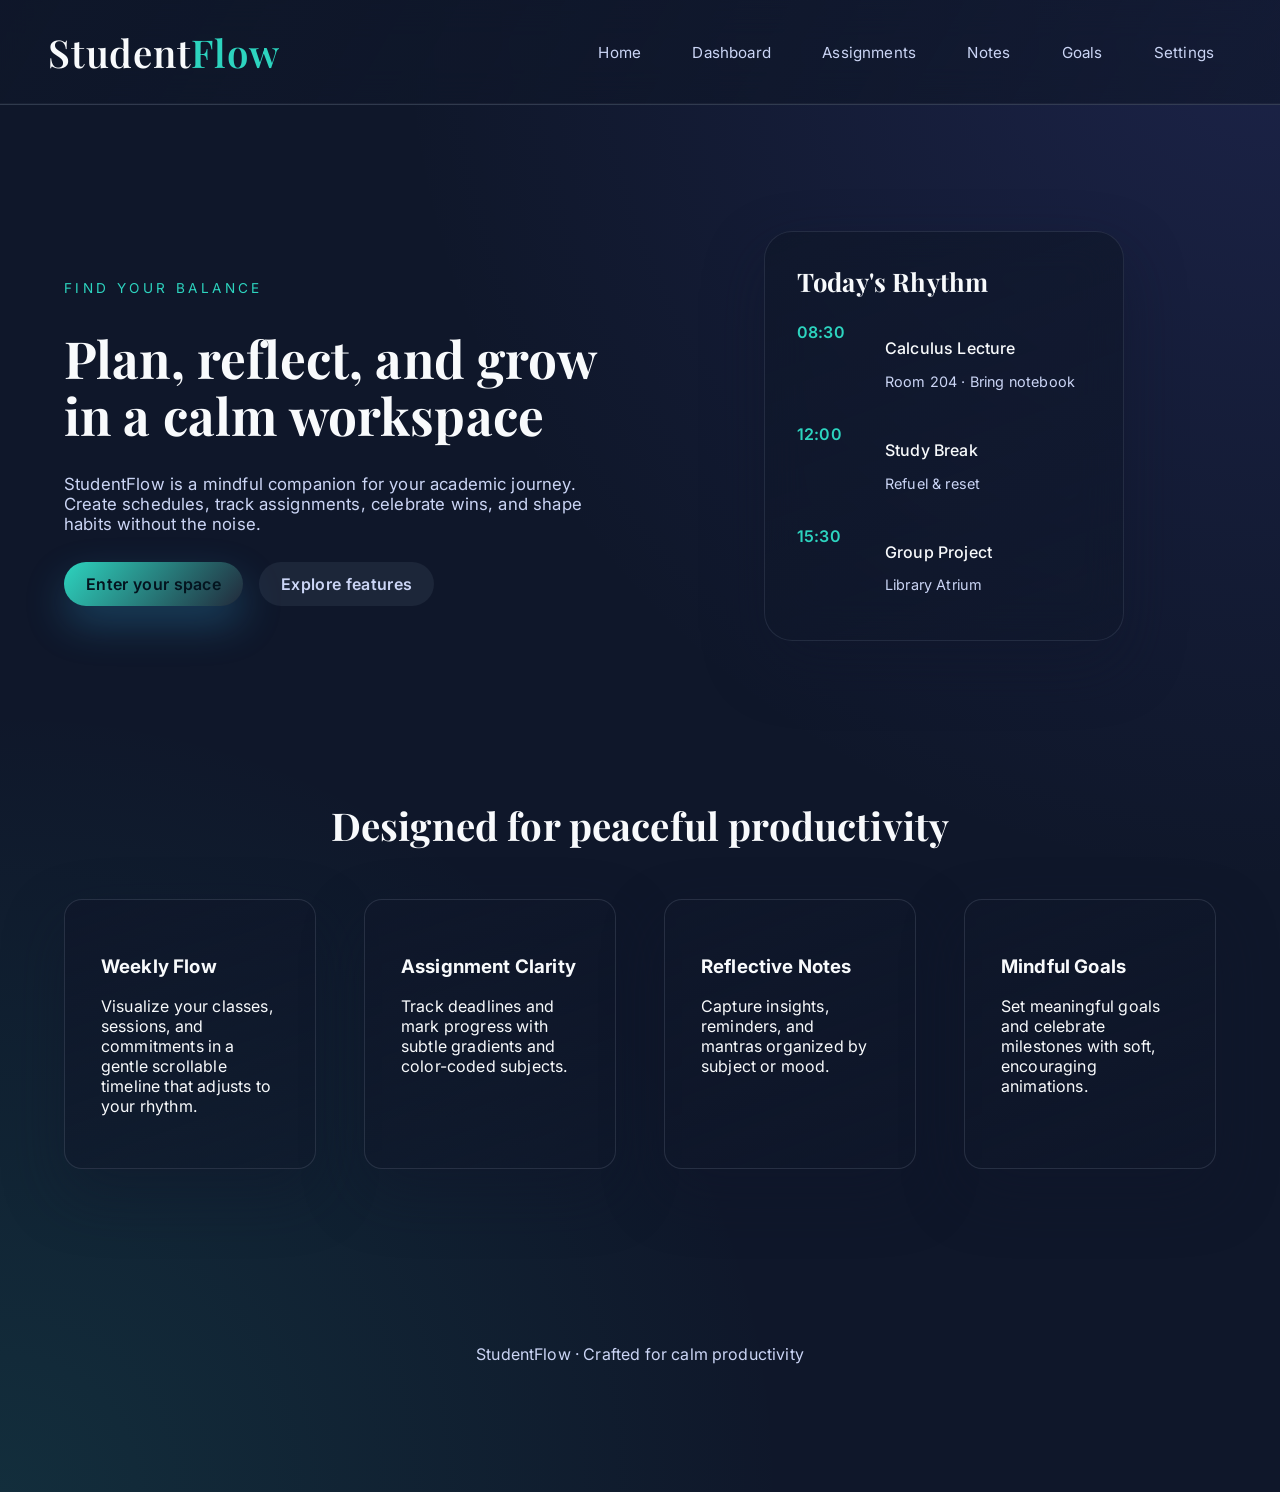
==== index.html @ b42319a0 "Create StudentFlow multi-page site" ====
<!DOCTYPE html>
<html lang="en">
<head>
  <meta charset="UTF-8">
  <meta name="viewport" content="width=device-width, initial-scale=1.0">
  <title>Student Schedule | Welcome</title>
  <link rel="preconnect" href="https://fonts.googleapis.com">
  <link rel="preconnect" href="https://fonts.gstatic.com" crossorigin>
  <link href="https://fonts.googleapis.com/css2?family=Inter:wght@300;400;500;600;700&family=Playfair+Display:wght@500;600&display=swap" rel="stylesheet">
  <link rel="stylesheet" href="assets/css/style.css">
</head>
<body data-page="home">
  <header class="site-header">
    <div class="logo">Student<span>Flow</span></div>
    <nav class="site-nav">
      <a class="nav-link" href="index.html">Home</a>
      <a class="nav-link" href="dashboard.html">Dashboard</a>
      <a class="nav-link" href="assignments.html">Assignments</a>
      <a class="nav-link" href="notes.html">Notes</a>
      <a class="nav-link" href="goals.html">Goals</a>
      <a class="nav-link" href="settings.html">Settings</a>
    </nav>
  </header>

  <main class="hero">
    <div class="hero-copy">
      <p class="eyebrow">Find your balance</p>
      <h1>Plan, reflect, and grow in a calm workspace</h1>
      <p class="lead">StudentFlow is a mindful companion for your academic journey. Create schedules, track assignments, celebrate wins, and shape habits without the noise.</p>
      <div class="cta-group">
        <a class="btn primary" href="dashboard.html">Enter your space</a>
        <a class="btn ghost" href="#features">Explore features</a>
      </div>
    </div>
    <div class="hero-visual">
      <div class="glass-card">
        <h2>Today's Rhythm</h2>
        <ul class="schedule-list">
          <li>
            <div class="time">08:30</div>
            <div class="details">
              <p class="title">Calculus Lecture</p>
              <p class="meta">Room 204 · Bring notebook</p>
            </div>
          </li>
          <li>
            <div class="time">12:00</div>
            <div class="details">
              <p class="title">Study Break</p>
              <p class="meta">Refuel &amp; reset</p>
            </div>
          </li>
          <li>
            <div class="time">15:30</div>
            <div class="details">
              <p class="title">Group Project</p>
              <p class="meta">Library Atrium</p>
            </div>
          </li>
        </ul>
      </div>
    </div>
  </main>

  <section class="features" id="features">
    <h2>Designed for peaceful productivity</h2>
    <div class="feature-grid">
      <article class="feature">
        <h3>Weekly Flow</h3>
        <p>Visualize your classes, sessions, and commitments in a gentle scrollable timeline that adjusts to your rhythm.</p>
      </article>
      <article class="feature">
        <h3>Assignment Clarity</h3>
        <p>Track deadlines and mark progress with subtle gradients and color-coded subjects.</p>
      </article>
      <article class="feature">
        <h3>Reflective Notes</h3>
        <p>Capture insights, reminders, and mantras organized by subject or mood.</p>
      </article>
      <article class="feature">
        <h3>Mindful Goals</h3>
        <p>Set meaningful goals and celebrate milestones with soft, encouraging animations.</p>
      </article>
    </div>
  </section>

  <footer class="site-footer">
    <p>StudentFlow · Crafted for calm productivity</p>
  </footer>
  <script src="assets/js/app.js" defer></script>
</body>
</html>
---- assets/css/style.css ----
:root {
  color-scheme: dark;
  --bg-base: #0f172a;
  --bg-elevated: rgba(30, 41, 59, 0.85);
  --bg-panel: rgba(15, 23, 42, 0.75);
  --text-primary: #f8fafc;
  --text-muted: #cbd5f5;
  --accent: #38bdf8;
  --accent-soft: rgba(56, 189, 248, 0.18);
  --border-color: rgba(148, 163, 184, 0.25);
  --shadow-soft: 0 24px 60px rgba(15, 23, 42, 0.45);
  --radius-lg: 28px;
  --radius-md: 18px;
  --radius-sm: 12px;
  --transition: 220ms ease;
  --font-body: "Inter", system-ui, -apple-system, BlinkMacSystemFont, "Segoe UI", sans-serif;
  --font-display: "Playfair Display", "Inter", serif;
  --density: 1;
}

[data-accent="lavender"] {
  --accent: #c084fc;
  --accent-soft: rgba(192, 132, 252, 0.18);
}

[data-accent="teal"] {
  --accent: #2dd4bf;
  --accent-soft: rgba(45, 212, 191, 0.18);
}

[data-accent="blue"] {
  --accent: #60a5fa;
  --accent-soft: rgba(96, 165, 250, 0.18);
}

[data-depth="moonlight"] {
  --bg-base: #111827;
  --bg-elevated: rgba(17, 24, 39, 0.92);
  --bg-panel: rgba(17, 24, 39, 0.82);
}

[data-depth="dusk"] {
  --bg-base: #1f2937;
  --bg-elevated: rgba(31, 41, 55, 0.92);
  --bg-panel: rgba(31, 41, 55, 0.82);
}

[data-density="balanced"] {
  --density: 1;
}

[data-density="cozy"] {
  --density: 0.9;
}

[data-density="roomy"] {
  --density: 1.15;
}

* {
  box-sizing: border-box;
}

html, body {
  margin: 0;
  padding: 0;
  min-height: 100%;
  background: radial-gradient(circle at top right, rgba(99, 102, 241, 0.15), transparent 45%),
              radial-gradient(circle at bottom left, rgba(45, 212, 191, 0.12), transparent 40%),
              var(--bg-base);
  color: var(--text-primary);
  font-family: var(--font-body);
  letter-spacing: 0.01em;
}

body {
  display: flex;
  flex-direction: column;
  gap: calc(24px * var(--density));
  padding-bottom: 80px;
}

a {
  color: inherit;
  text-decoration: none;
}

.site-header {
  position: sticky;
  top: 0;
  z-index: 1000;
  display: flex;
  align-items: center;
  justify-content: space-between;
  padding: calc(26px * var(--density)) clamp(24px, 4vw, 48px);
  backdrop-filter: blur(18px);
  background: linear-gradient(120deg, rgba(15, 23, 42, 0.92), rgba(15, 23, 42, 0.62));
  border-bottom: 1px solid var(--border-color);
  box-shadow: inset 0 -1px 0 rgba(255, 255, 255, 0.04);
}

.logo {
  font-family: var(--font-display);
  font-size: clamp(1.5rem, 2vw + 1rem, 2.4rem);
  font-weight: 600;
  letter-spacing: 0.02em;
}

.logo span {
  color: var(--accent);
}

.site-nav {
  display: flex;
  gap: clamp(12px, 1.2vw, 20px);
  align-items: center;
}

.nav-link {
  padding: 10px 18px;
  border-radius: 999px;
  font-size: 0.95rem;
  color: var(--text-muted);
  transition: color var(--transition), background var(--transition), transform var(--transition);
}

.nav-link:hover,
.nav-link:focus-visible {
  color: var(--text-primary);
  background: rgba(148, 163, 184, 0.14);
  transform: translateY(-1px);
}

.nav-link.active {
  color: var(--text-primary);
  background: var(--accent-soft);
  box-shadow: 0 10px 30px rgba(0, 0, 0, 0.18);
}

.hero {
  display: grid;
  grid-template-columns: repeat(auto-fit, minmax(260px, 1fr));
  gap: clamp(32px, 5vw, 80px);
  padding: clamp(48px, 8vw, 120px) clamp(24px, 5vw, 80px) 0;
  align-items: center;
}

.hero-copy h1 {
  font-family: var(--font-display);
  font-size: clamp(2.6rem, 4vw, 3.8rem);
  margin-bottom: 0.6em;
  line-height: 1.1;
}

.hero .lead {
  color: var(--text-muted);
  max-width: 540px;
  font-size: 1.05rem;
}

.eyebrow {
  font-size: 0.85rem;
  text-transform: uppercase;
  letter-spacing: 0.25em;
  color: var(--accent);
  margin-bottom: 16px;
}

.lead {
  margin-bottom: 28px;
}

.hero-visual {
  display: flex;
  justify-content: center;
}

.glass-card {
  width: min(360px, 90vw);
  background: linear-gradient(160deg, rgba(15, 23, 42, 0.75), rgba(15, 23, 42, 0.55));
  border-radius: var(--radius-lg);
  padding: 32px;
  box-shadow: var(--shadow-soft);
  border: 1px solid rgba(148, 163, 184, 0.15);
  backdrop-filter: blur(20px);
}

.glass-card h2 {
  margin: 0 0 24px;
  font-family: var(--font-display);
  font-size: 1.6rem;
}

.schedule-list {
  list-style: none;
  margin: 0;
  padding: 0;
  display: grid;
  gap: 20px;
}

.schedule-list li {
  display: grid;
  grid-template-columns: 72px 1fr;
  gap: 16px;
  align-items: start;
}

.schedule-list .time {
  font-weight: 600;
  color: var(--accent);
}

.schedule-list .title {
  font-weight: 500;
  margin-bottom: 6px;
}

.schedule-list .meta {
  color: var(--text-muted);
  font-size: 0.9rem;
}

.cta-group {
  display: flex;
  gap: 16px;
  flex-wrap: wrap;
}

.btn {
  display: inline-flex;
  align-items: center;
  justify-content: center;
  border: none;
  border-radius: 999px;
  font-weight: 600;
  letter-spacing: 0.02em;
  cursor: pointer;
  padding: 12px 22px;
  transition: transform var(--transition), background var(--transition), box-shadow var(--transition);
}

.btn.primary {
  background: linear-gradient(130deg, var(--accent), rgba(255, 255, 255, 0.08));
  color: #04141f;
  box-shadow: 0 18px 40px rgba(56, 189, 248, 0.25);
}

.btn.primary:hover,
.btn.primary:focus-visible {
  transform: translateY(-2px);
  box-shadow: 0 22px 46px rgba(56, 189, 248, 0.32);
}

.btn.ghost {
  color: var(--text-muted);
  background: rgba(148, 163, 184, 0.1);
}

.btn.ghost:hover,
.btn.ghost:focus-visible {
  color: var(--text-primary);
  background: rgba(148, 163, 184, 0.18);
}

.features {
  padding: clamp(48px, 8vw, 120px) clamp(24px, 5vw, 80px);
}

.features h2 {
  text-align: center;
  font-family: var(--font-display);
  font-size: clamp(2rem, 3vw, 2.8rem);
  margin-bottom: clamp(24px, 6vw, 48px);
}

.feature-grid {
  display: grid;
  grid-template-columns: repeat(auto-fit, minmax(220px, 1fr));
  gap: clamp(24px, 4vw, 48px);
}

.feature {
  background: linear-gradient(160deg, rgba(15, 23, 42, 0.85), rgba(15, 23, 42, 0.5));
  border-radius: var(--radius-md);
  padding: clamp(24px, 3vw, 36px);
  border: 1px solid rgba(148, 163, 184, 0.18);
  box-shadow: var(--shadow-soft);
  transition: transform var(--transition), border-color var(--transition);
}

.feature:hover {
  transform: translateY(-4px);
  border-color: var(--accent);
}

.site-footer {
  padding: 32px;
  text-align: center;
  color: var(--text-muted);
}

.page {
  display: grid;
  gap: clamp(32px, 4vw, 48px);
  padding: clamp(48px, 6vw, 90px) clamp(24px, 5vw, 80px);
}

.page-header {
  display: flex;
  justify-content: space-between;
  align-items: center;
  flex-wrap: wrap;
  gap: 24px;
}

.page-header h1 {
  margin: 0;
  font-family: var(--font-display);
  font-size: clamp(2rem, 3vw, 2.8rem);
}

.panel {
  background: linear-gradient(160deg, rgba(15, 23, 42, 0.88), rgba(15, 23, 42, 0.5));
  border-radius: var(--radius-lg);
  padding: clamp(24px, 4vw, 42px);
  border: 1px solid rgba(148, 163, 184, 0.2);
  backdrop-filter: blur(18px);
  box-shadow: var(--shadow-soft);
}

.timeline {
  display: grid;
  gap: 24px;
}

.timeline-header {
  display: flex;
  align-items: center;
  justify-content: space-between;
}

.week-label {
  font-size: 1.2rem;
  letter-spacing: 0.08em;
  text-transform: uppercase;
}

.timeline-grid {
  display: grid;
  gap: 18px;
}

.timeline-card {
  display: grid;
  grid-template-columns: minmax(120px, 180px) 1fr auto;
  gap: 24px;
  align-items: center;
  padding: 20px 24px;
  border-radius: var(--radius-md);
  background: rgba(15, 23, 42, 0.65);
  border: 1px solid rgba(148, 163, 184, 0.14);
  transition: transform var(--transition), border-color var(--transition);
}

.timeline-card:hover {
  border-color: var(--accent);
  transform: translateY(-2px);
}

.timeline-card .times {
  font-weight: 600;
  color: var(--accent);
}

.tag {
  display: inline-flex;
  align-items: center;
  gap: 6px;
  padding: 4px 12px;
  border-radius: 999px;
  background: rgba(148, 163, 184, 0.16);
  color: var(--text-muted);
  font-size: 0.85rem;
}

.timeline-card .actions {
  display: flex;
  gap: 10px;
}

.chip-action {
  padding: 8px 16px;
  border-radius: 999px;
  border: 1px solid rgba(148, 163, 184, 0.3);
  background: transparent;
  color: var(--text-muted);
  font-size: 0.85rem;
  cursor: pointer;
  transition: background var(--transition), color var(--transition);
}

.chip-action:hover {
  background: rgba(148, 163, 184, 0.18);
  color: var(--text-primary);
}

.progress-summary {
  display: grid;
  gap: 16px;
  align-items: center;
  grid-template-columns: auto 1fr;
}

.metric-label {
  color: var(--text-muted);
  margin: 0 0 6px;
}

.metric-value {
  font-size: 1.4rem;
  font-weight: 600;
  margin: 0;
}

.progress-bar {
  position: relative;
  width: 100%;
  height: 12px;
  border-radius: 999px;
  background: rgba(148, 163, 184, 0.16);
  overflow: hidden;
}

.progress-bar span {
  position: absolute;
  inset: 0;
  background: linear-gradient(120deg, var(--accent), rgba(255, 255, 255, 0.1));
  border-radius: inherit;
  transition: width 320ms ease;
}

.assignment-list {
  list-style: none;
  margin: 32px 0 0;
  padding: 0;
  display: grid;
  gap: 18px;
}

.assignment-card {
  display: grid;
  gap: 16px;
  padding: 20px 24px;
  border-radius: var(--radius-md);
  background: rgba(15, 23, 42, 0.65);
  border: 1px solid rgba(148, 163, 184, 0.14);
}

.assignment-card header {
  display: flex;
  justify-content: space-between;
  flex-wrap: wrap;
  gap: 12px;
}

.assignment-card .course {
  color: var(--accent);
  font-size: 0.9rem;
}

.assignment-card .notes {
  color: var(--text-muted);
  font-size: 0.95rem;
  margin: 0;
}

.assignment-card footer {
  display: flex;
  align-items: center;
  justify-content: space-between;
  gap: 12px;
}

.assignment-card .due-date {
  font-weight: 500;
}

.assignment-card button {
  padding: 10px 18px;
}

.filter-row {
  display: flex;
  gap: 24px;
  flex-wrap: wrap;
}

.filter-row label {
  display: grid;
  gap: 8px;
}

.note-grid {
  display: grid;
  grid-template-columns: repeat(auto-fit, minmax(220px, 1fr));
  gap: 20px;
}

.note-card {
  padding: 20px;
  border-radius: var(--radius-md);
  background: rgba(15, 23, 42, 0.7);
  border: 1px solid rgba(148, 163, 184, 0.16);
  display: grid;
  gap: 12px;
  position: relative;
}

.note-card h3 {
  margin: 0;
  font-size: 1.1rem;
}

.note-card p {
  margin: 0;
  color: var(--text-muted);
  line-height: 1.5;
}

.note-card .note-footer {
  display: flex;
  justify-content: space-between;
  align-items: center;
  font-size: 0.85rem;
  color: var(--text-muted);
}

.note-card .note-footer button {
  padding: 8px 14px;
  font-size: 0.8rem;
}

.goal-columns {
  display: grid;
  grid-template-columns: repeat(auto-fit, minmax(260px, 1fr));
  gap: 24px;
}

.goal-list {
  list-style: none;
  margin: 24px 0 0;
  padding: 0;
  display: grid;
  gap: 18px;
}

.goal-card {
  padding: 20px 24px;
  border-radius: var(--radius-md);
  background: rgba(15, 23, 42, 0.65);
  border: 1px solid rgba(148, 163, 184, 0.16);
  display: grid;
  gap: 12px;
  position: relative;
}

.goal-card h3 {
  margin: 0;
}

.goal-card p {
  margin: 0;
  color: var(--text-muted);
}

.goal-card footer {
  display: flex;
  justify-content: space-between;
  align-items: center;
  font-size: 0.85rem;
  color: var(--text-muted);
}

.goal-card .celebrate {
  display: inline-flex;
  align-items: center;
  gap: 6px;
  padding: 6px 12px;
  border-radius: 999px;
  background: rgba(255, 255, 255, 0.06);
  color: var(--accent);
}

.settings-panel .option-row {
  display: flex;
  flex-wrap: wrap;
  gap: 16px;
}

fieldset {
  border: 1px solid rgba(148, 163, 184, 0.18);
  border-radius: var(--radius-md);
  padding: 20px;
  margin-bottom: 24px;
}

legend {
  padding: 0 12px;
  color: var(--text-muted);
}

.chip {
  display: inline-flex;
  align-items: center;
  gap: 12px;
  padding: 12px 18px;
  border-radius: 999px;
  border: 1px solid rgba(148, 163, 184, 0.2);
  cursor: pointer;
  transition: border-color var(--transition), background var(--transition), transform var(--transition);
}

.chip input {
  display: none;
}

.chip:hover {
  border-color: var(--accent);
  background: rgba(148, 163, 184, 0.12);
  transform: translateY(-2px);
}

.chip input:checked + .swatch,
.chip input:checked ~ span {
  box-shadow: 0 0 0 2px var(--accent);
  color: var(--accent);
}

.swatch {
  width: 24px;
  height: 24px;
  border-radius: 50%;
  border: 2px solid rgba(255, 255, 255, 0.15);
  background: var(--accent);
}

input, select, textarea {
  width: 100%;
  padding: 12px 14px;
  border-radius: var(--radius-sm);
  border: 1px solid rgba(148, 163, 184, 0.2);
  background: rgba(15, 23, 42, 0.7);
  color: var(--text-primary);
  font-family: inherit;
}

input:focus, select:focus, textarea:focus {
  outline: 2px solid var(--accent);
  outline-offset: 1px;
}

.stack {
  display: grid;
  gap: 18px;
}

.modal {
  position: fixed;
  inset: 0;
  background: rgba(2, 6, 23, 0.65);
  display: grid;
  place-items: center;
  backdrop-filter: blur(10px);
  padding: 24px;
}

.modal-content {
  background: linear-gradient(160deg, rgba(15, 23, 42, 0.92), rgba(15, 23, 42, 0.7));
  border-radius: var(--radius-lg);
  padding: clamp(24px, 4vw, 40px);
  border: 1px solid rgba(148, 163, 184, 0.18);
  box-shadow: var(--shadow-soft);
  position: relative;
  width: min(460px, 100%);
}

.modal-close {
  position: absolute;
  top: 16px;
  right: 20px;
  background: none;
  border: none;
  color: var(--text-muted);
  font-size: 1.8rem;
  cursor: pointer;
}

.empty-state {
  padding: 40px;
  text-align: center;
  color: var(--text-muted);
  border: 1px dashed rgba(148, 163, 184, 0.3);
  border-radius: var(--radius-md);
}

@media (max-width: 720px) {
  .site-header {
    flex-direction: column;
    gap: 16px;
  }
  .timeline-card {
    grid-template-columns: 1fr;
    text-align: left;
  }
  .timeline-card .actions {
    justify-self: flex-start;
  }
}

@media (prefers-reduced-motion: reduce) {
  *, *::before, *::after {
    animation-duration: 0.01ms !important;
    animation-iteration-count: 1 !important;
    transition-duration: 0.01ms !important;
    scroll-behavior: auto !important;
  }
}
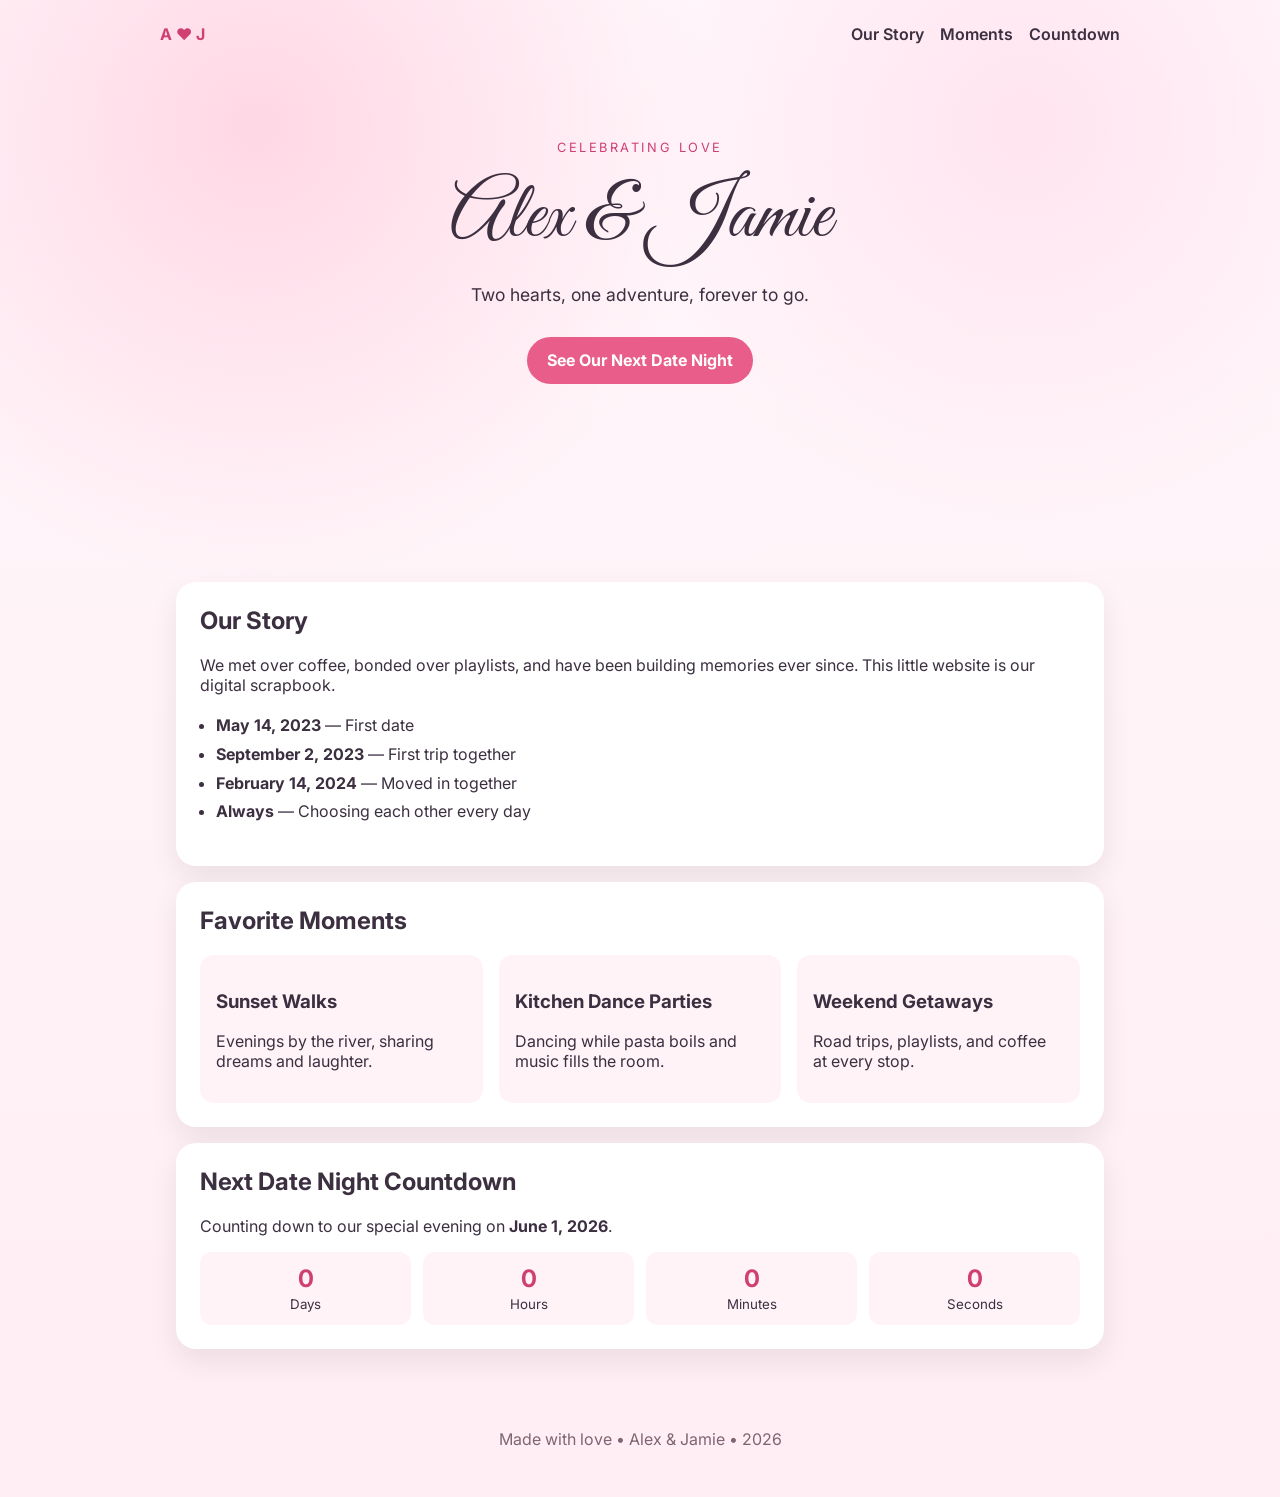
==== commit de81d796: "Create romantic couple website landing page" ====
--- a/index.html
+++ b/index.html
@@ -1,92 +1,83 @@
 <!DOCTYPE html>
 <html lang="en">
-<head>
-  <meta charset="UTF-8">
-  <meta name="viewport" content="width=device-width, initial-scale=1.0">
-  <title>Student Schedule | Welcome</title>
-  <link rel="preconnect" href="https://fonts.googleapis.com">
-  <link rel="preconnect" href="https://fonts.gstatic.com" crossorigin>
-  <link href="https://fonts.googleapis.com/css2?family=Inter:wght@300;400;500;600;700&family=Playfair+Display:wght@500;600&display=swap" rel="stylesheet">
-  <link rel="stylesheet" href="assets/css/style.css">
-</head>
-<body data-page="home">
-  <header class="site-header">
-    <div class="logo">Student<span>Flow</span></div>
-    <nav class="site-nav">
-      <a class="nav-link" href="index.html">Home</a>
-      <a class="nav-link" href="dashboard.html">Dashboard</a>
-      <a class="nav-link" href="assignments.html">Assignments</a>
-      <a class="nav-link" href="notes.html">Notes</a>
-      <a class="nav-link" href="goals.html">Goals</a>
-      <a class="nav-link" href="settings.html">Settings</a>
-    </nav>
-  </header>
+  <head>
+    <meta charset="UTF-8" />
+    <meta name="viewport" content="width=device-width, initial-scale=1.0" />
+    <title>Alex & Jamie</title>
+    <link rel="preconnect" href="https://fonts.googleapis.com" />
+    <link rel="preconnect" href="https://fonts.gstatic.com" crossorigin />
+    <link
+      href="https://fonts.googleapis.com/css2?family=Great+Vibes&family=Inter:wght@400;600;700&display=swap"
+      rel="stylesheet"
+    />
+    <link rel="stylesheet" href="styles.css" />
+  </head>
+  <body>
+    <header class="hero">
+      <nav class="nav">
+        <span class="brand">A ♥ J</span>
+        <a href="#story">Our Story</a>
+        <a href="#moments">Moments</a>
+        <a href="#countdown">Countdown</a>
+      </nav>
 
-  <main class="hero">
-    <div class="hero-copy">
-      <p class="eyebrow">Find your balance</p>
-      <h1>Plan, reflect, and grow in a calm workspace</h1>
-      <p class="lead">StudentFlow is a mindful companion for your academic journey. Create schedules, track assignments, celebrate wins, and shape habits without the noise.</p>
-      <div class="cta-group">
-        <a class="btn primary" href="dashboard.html">Enter your space</a>
-        <a class="btn ghost" href="#features">Explore features</a>
+      <div class="hero-content">
+        <p class="eyebrow">Celebrating Love</p>
+        <h1>Alex & Jamie</h1>
+        <p class="subtitle">Two hearts, one adventure, forever to go.</p>
+        <a class="btn" href="#countdown">See Our Next Date Night</a>
       </div>
-    </div>
-    <div class="hero-visual">
-      <div class="glass-card">
-        <h2>Today's Rhythm</h2>
-        <ul class="schedule-list">
-          <li>
-            <div class="time">08:30</div>
-            <div class="details">
-              <p class="title">Calculus Lecture</p>
-              <p class="meta">Room 204 · Bring notebook</p>
-            </div>
-          </li>
-          <li>
-            <div class="time">12:00</div>
-            <div class="details">
-              <p class="title">Study Break</p>
-              <p class="meta">Refuel &amp; reset</p>
-            </div>
-          </li>
-          <li>
-            <div class="time">15:30</div>
-            <div class="details">
-              <p class="title">Group Project</p>
-              <p class="meta">Library Atrium</p>
-            </div>
-          </li>
+    </header>
+
+    <main>
+      <section id="story" class="card">
+        <h2>Our Story</h2>
+        <p>
+          We met over coffee, bonded over playlists, and have been building memories ever
+          since. This little website is our digital scrapbook.
+        </p>
+        <ul class="timeline">
+          <li><strong>May 14, 2023</strong> — First date</li>
+          <li><strong>September 2, 2023</strong> — First trip together</li>
+          <li><strong>February 14, 2024</strong> — Moved in together</li>
+          <li><strong>Always</strong> — Choosing each other every day</li>
         </ul>
-      </div>
-    </div>
-  </main>
+      </section>
 
-  <section class="features" id="features">
-    <h2>Designed for peaceful productivity</h2>
-    <div class="feature-grid">
-      <article class="feature">
-        <h3>Weekly Flow</h3>
-        <p>Visualize your classes, sessions, and commitments in a gentle scrollable timeline that adjusts to your rhythm.</p>
-      </article>
-      <article class="feature">
-        <h3>Assignment Clarity</h3>
-        <p>Track deadlines and mark progress with subtle gradients and color-coded subjects.</p>
-      </article>
-      <article class="feature">
-        <h3>Reflective Notes</h3>
-        <p>Capture insights, reminders, and mantras organized by subject or mood.</p>
-      </article>
-      <article class="feature">
-        <h3>Mindful Goals</h3>
-        <p>Set meaningful goals and celebrate milestones with soft, encouraging animations.</p>
-      </article>
-    </div>
-  </section>
+      <section id="moments" class="card">
+        <h2>Favorite Moments</h2>
+        <div class="grid">
+          <article>
+            <h3>Sunset Walks</h3>
+            <p>Evenings by the river, sharing dreams and laughter.</p>
+          </article>
+          <article>
+            <h3>Kitchen Dance Parties</h3>
+            <p>Dancing while pasta boils and music fills the room.</p>
+          </article>
+          <article>
+            <h3>Weekend Getaways</h3>
+            <p>Road trips, playlists, and coffee at every stop.</p>
+          </article>
+        </div>
+      </section>
 
-  <footer class="site-footer">
-    <p>StudentFlow · Crafted for calm productivity</p>
-  </footer>
-  <script src="assets/js/app.js" defer></script>
-</body>
+      <section id="countdown" class="card countdown">
+        <h2>Next Date Night Countdown</h2>
+        <p>Counting down to our special evening on <strong>June 1, 2026</strong>.</p>
+        <div class="timer" aria-live="polite">
+          <div><span id="days">0</span><small>Days</small></div>
+          <div><span id="hours">0</span><small>Hours</small></div>
+          <div><span id="minutes">0</span><small>Minutes</small></div>
+          <div><span id="seconds">0</span><small>Seconds</small></div>
+        </div>
+      </section>
+    </main>
+
+    <footer>
+      <p>Made with love • Alex & Jamie • 2026</p>
+    </footer>
+
+    <script src="script.js"></script>
+  </body>
 </html>
--- a/styles.css
+++ b/styles.css
@@ -0,0 +1,163 @@
+:root {
+  --bg: #fff7fb;
+  --card: #ffffff;
+  --ink: #3b2f40;
+  --accent: #e85d8a;
+  --accent-dark: #cf3f71;
+  --shadow: 0 12px 30px rgba(0, 0, 0, 0.08);
+}
+
+* {
+  box-sizing: border-box;
+}
+
+body {
+  margin: 0;
+  font-family: Inter, system-ui, sans-serif;
+  background: linear-gradient(180deg, #fff7fb 0%, #ffeef4 100%);
+  color: var(--ink);
+}
+
+.hero {
+  min-height: 70vh;
+  padding: 1.5rem 1rem 4rem;
+  background: radial-gradient(circle at 20% 20%, #ffd7e5 0%, transparent 40%),
+    radial-gradient(circle at 80% 20%, #ffe4ef 0%, transparent 35%);
+}
+
+.nav {
+  max-width: 960px;
+  margin: 0 auto;
+  display: flex;
+  justify-content: flex-end;
+  align-items: center;
+  gap: 1rem;
+}
+
+.nav .brand {
+  margin-right: auto;
+  font-weight: 700;
+  color: var(--accent-dark);
+}
+
+.nav a {
+  text-decoration: none;
+  color: var(--ink);
+  font-weight: 600;
+}
+
+.hero-content {
+  max-width: 960px;
+  margin: 6rem auto 0;
+  text-align: center;
+}
+
+.eyebrow {
+  text-transform: uppercase;
+  letter-spacing: 0.2em;
+  font-size: 0.8rem;
+  color: var(--accent-dark);
+}
+
+h1 {
+  margin: 0;
+  font-size: clamp(2.5rem, 8vw, 5rem);
+  font-family: "Great Vibes", cursive;
+  font-weight: 400;
+}
+
+.subtitle {
+  max-width: 580px;
+  margin: 1rem auto 2rem;
+  font-size: 1.1rem;
+}
+
+.btn {
+  display: inline-block;
+  background: var(--accent);
+  color: #fff;
+  text-decoration: none;
+  padding: 0.85rem 1.25rem;
+  border-radius: 999px;
+  font-weight: 700;
+  transition: background 0.2s ease;
+}
+
+.btn:hover {
+  background: var(--accent-dark);
+}
+
+main {
+  max-width: 960px;
+  margin: -3rem auto 2rem;
+  padding: 0 1rem;
+}
+
+.card {
+  background: var(--card);
+  border-radius: 20px;
+  padding: 1.5rem;
+  margin-bottom: 1rem;
+  box-shadow: var(--shadow);
+}
+
+h2 {
+  margin-top: 0;
+}
+
+.timeline {
+  padding-left: 1rem;
+  line-height: 1.8;
+}
+
+.grid {
+  display: grid;
+  grid-template-columns: repeat(auto-fit, minmax(220px, 1fr));
+  gap: 1rem;
+}
+
+.grid article {
+  background: #fff3f8;
+  border-radius: 14px;
+  padding: 1rem;
+}
+
+.timer {
+  display: grid;
+  grid-template-columns: repeat(4, minmax(60px, 1fr));
+  gap: 0.75rem;
+  margin-top: 1rem;
+  text-align: center;
+}
+
+.timer div {
+  background: #fff3f8;
+  border-radius: 12px;
+  padding: 0.75rem;
+}
+
+.timer span {
+  display: block;
+  font-size: 1.5rem;
+  font-weight: 700;
+  color: var(--accent-dark);
+}
+
+footer {
+  text-align: center;
+  padding: 2rem 1rem;
+  color: #7f6573;
+}
+
+@media (max-width: 600px) {
+  .nav {
+    flex-wrap: wrap;
+    justify-content: center;
+  }
+
+  .nav .brand {
+    width: 100%;
+    text-align: center;
+    margin: 0;
+  }
+}
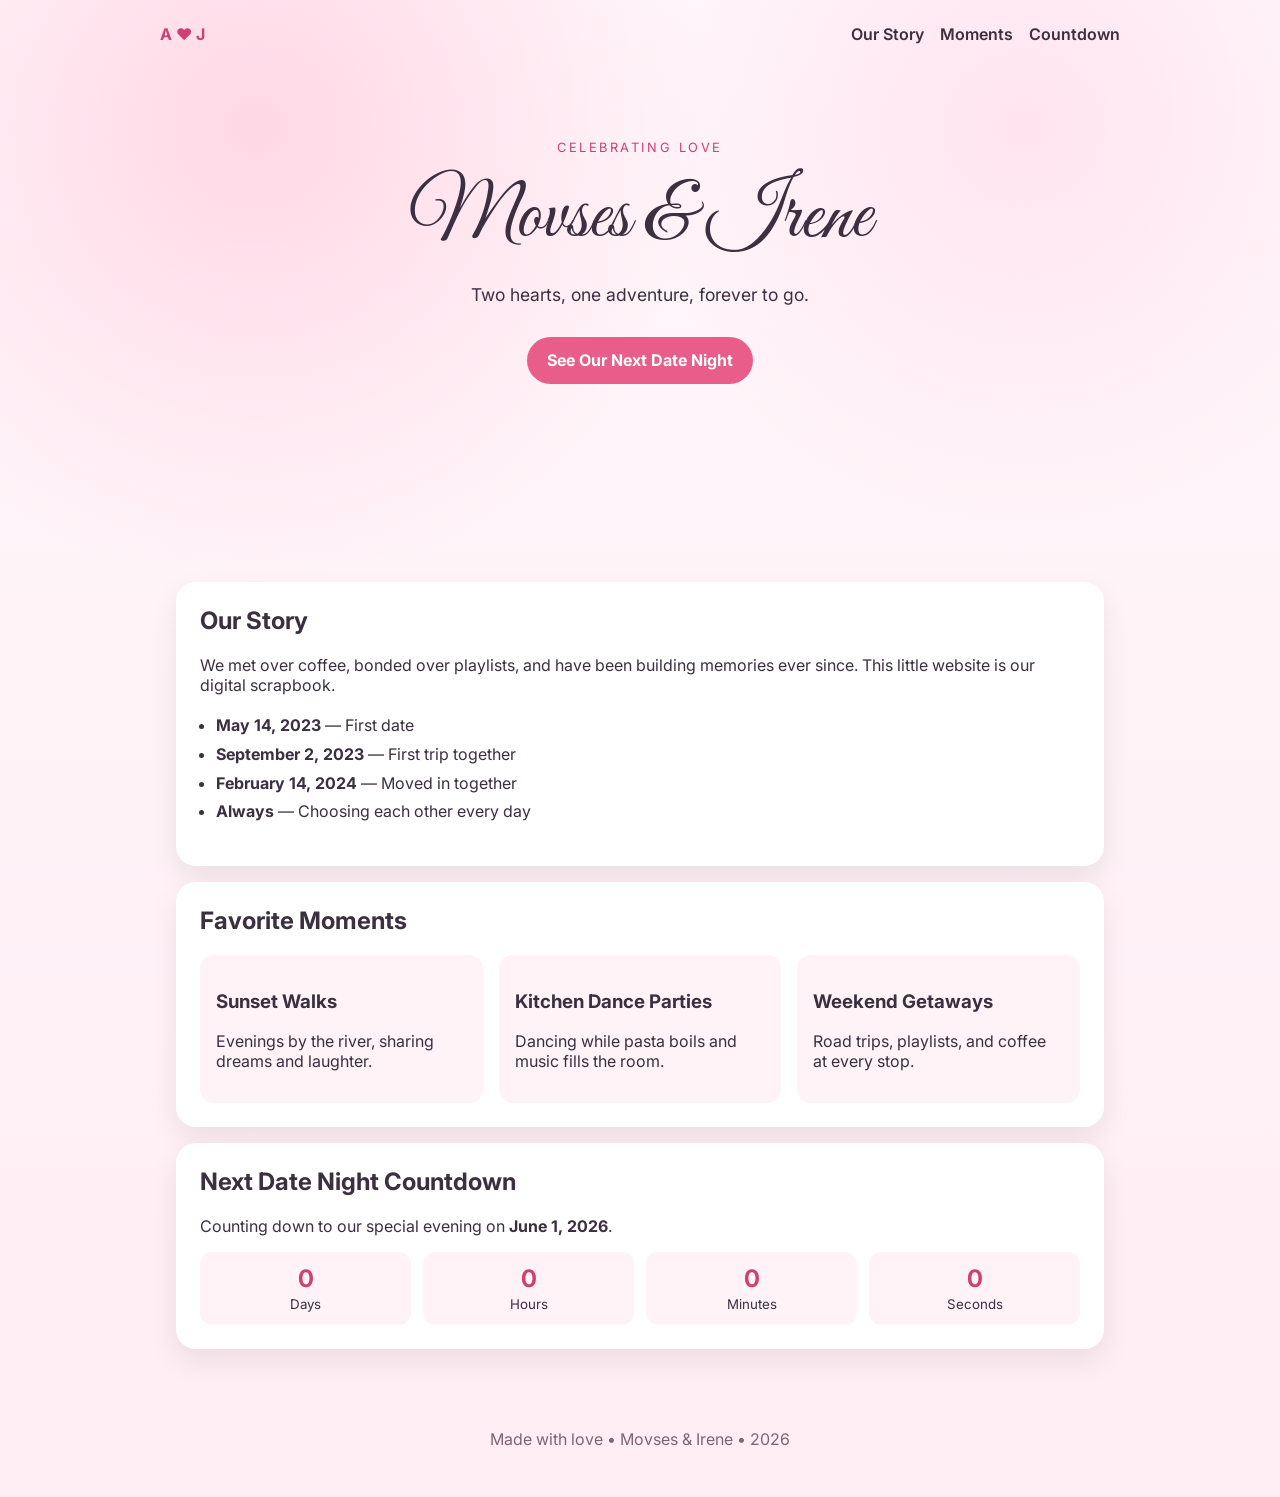
==== commit e2d5d2ce: "index.html" ====
--- a/index.html
+++ b/index.html
@@ -3,7 +3,7 @@
   <head>
     <meta charset="UTF-8" />
     <meta name="viewport" content="width=device-width, initial-scale=1.0" />
-    <title>Alex & Jamie</title>
+    <title>Movses & Irene</title>
     <link rel="preconnect" href="https://fonts.googleapis.com" />
     <link rel="preconnect" href="https://fonts.gstatic.com" crossorigin />
     <link
@@ -23,7 +23,7 @@
 
       <div class="hero-content">
         <p class="eyebrow">Celebrating Love</p>
-        <h1>Alex & Jamie</h1>
+        <h1>Movses & Irene</h1>
         <p class="subtitle">Two hearts, one adventure, forever to go.</p>
         <a class="btn" href="#countdown">See Our Next Date Night</a>
       </div>
@@ -75,7 +75,7 @@
     </main>
 
     <footer>
-      <p>Made with love • Alex & Jamie • 2026</p>
+      <p>Made with love • Movses & Irene • 2026</p>
     </footer>
 
     <script src="script.js"></script>
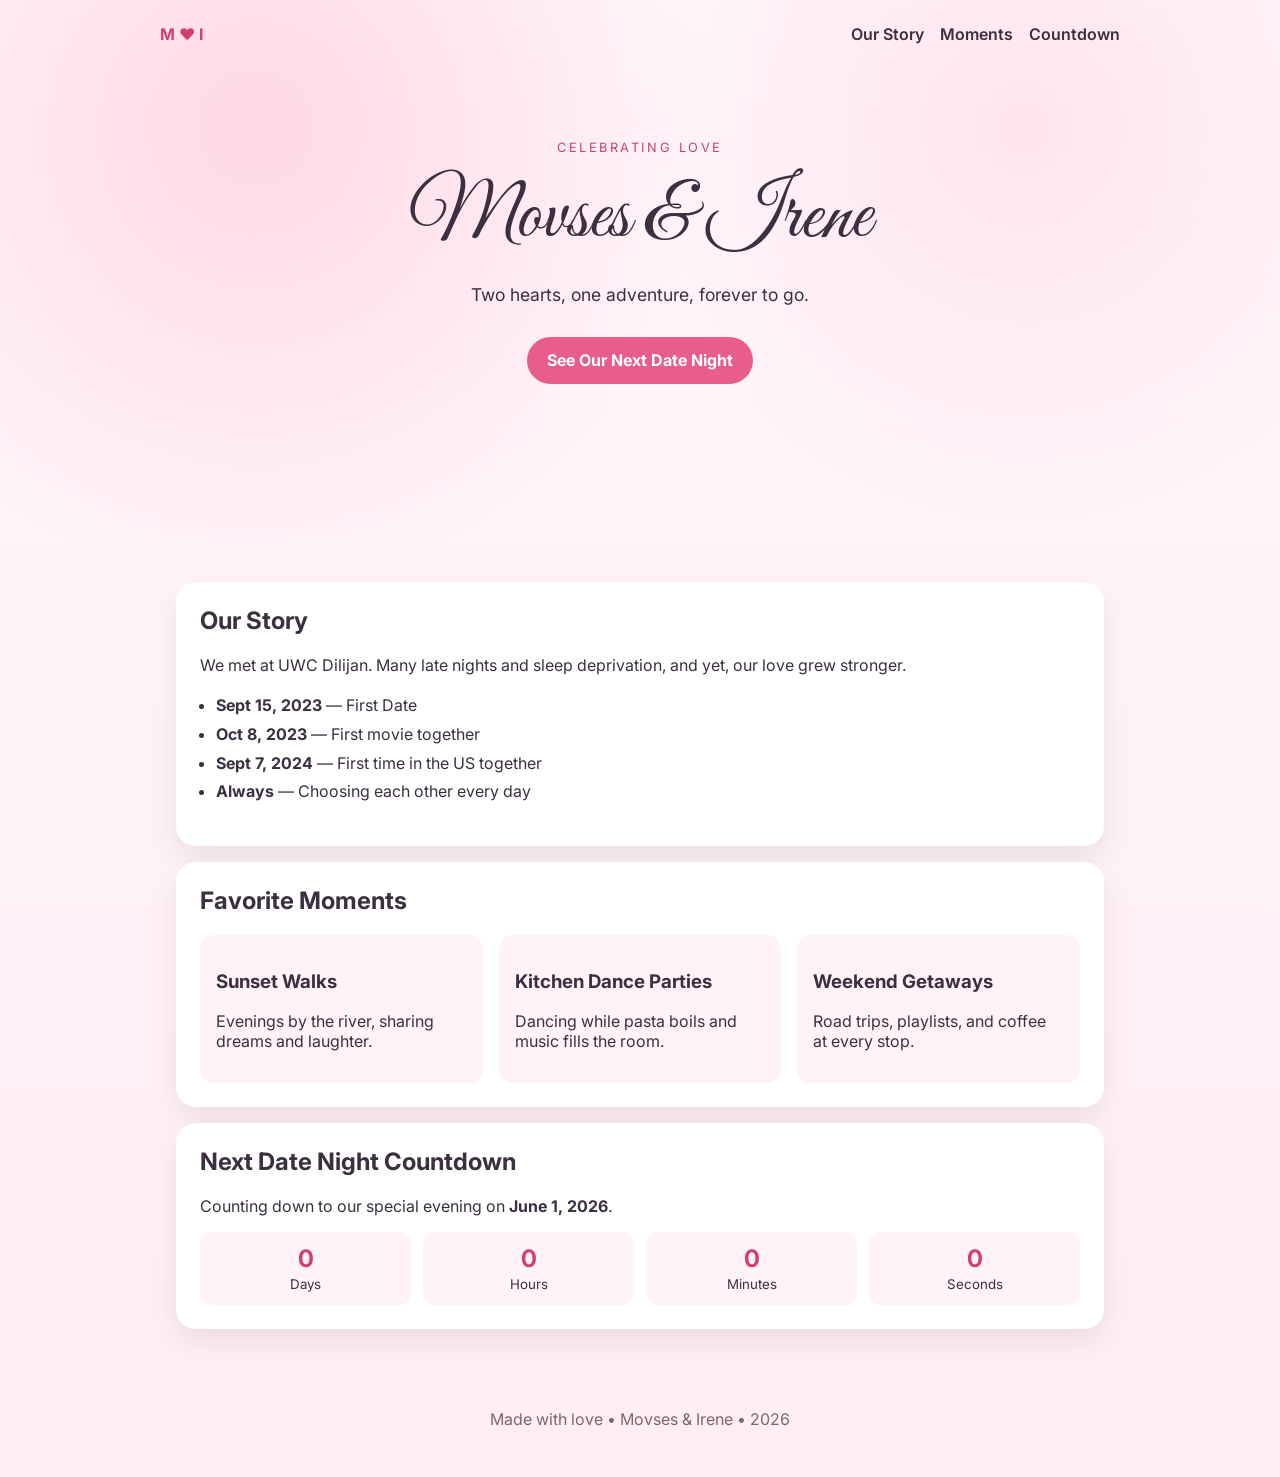
==== commit 7901bb04: "index.html" ====
--- a/index.html
+++ b/index.html
@@ -15,7 +15,7 @@
   <body>
     <header class="hero">
       <nav class="nav">
-        <span class="brand">A ♥ J</span>
+        <span class="brand">M ♥ I</span>
         <a href="#story">Our Story</a>
         <a href="#moments">Moments</a>
         <a href="#countdown">Countdown</a>
@@ -33,13 +33,12 @@
       <section id="story" class="card">
         <h2>Our Story</h2>
         <p>
-          We met over coffee, bonded over playlists, and have been building memories ever
-          since. This little website is our digital scrapbook.
+           We met at UWC Dilijan. Many late nights and sleep deprivation, and yet, our love grew stronger. 
         </p>
         <ul class="timeline">
-          <li><strong>May 14, 2023</strong> — First date</li>
-          <li><strong>September 2, 2023</strong> — First trip together</li>
-          <li><strong>February 14, 2024</strong> — Moved in together</li>
+          <li><strong>Sept 15, 2023</strong> — First Date</li>
+          <li><strong>Oct 8, 2023</strong> — First movie together</li>
+          <li><strong>Sept 7, 2024</strong> — First time in the US together</li>
           <li><strong>Always</strong> — Choosing each other every day</li>
         </ul>
       </section>
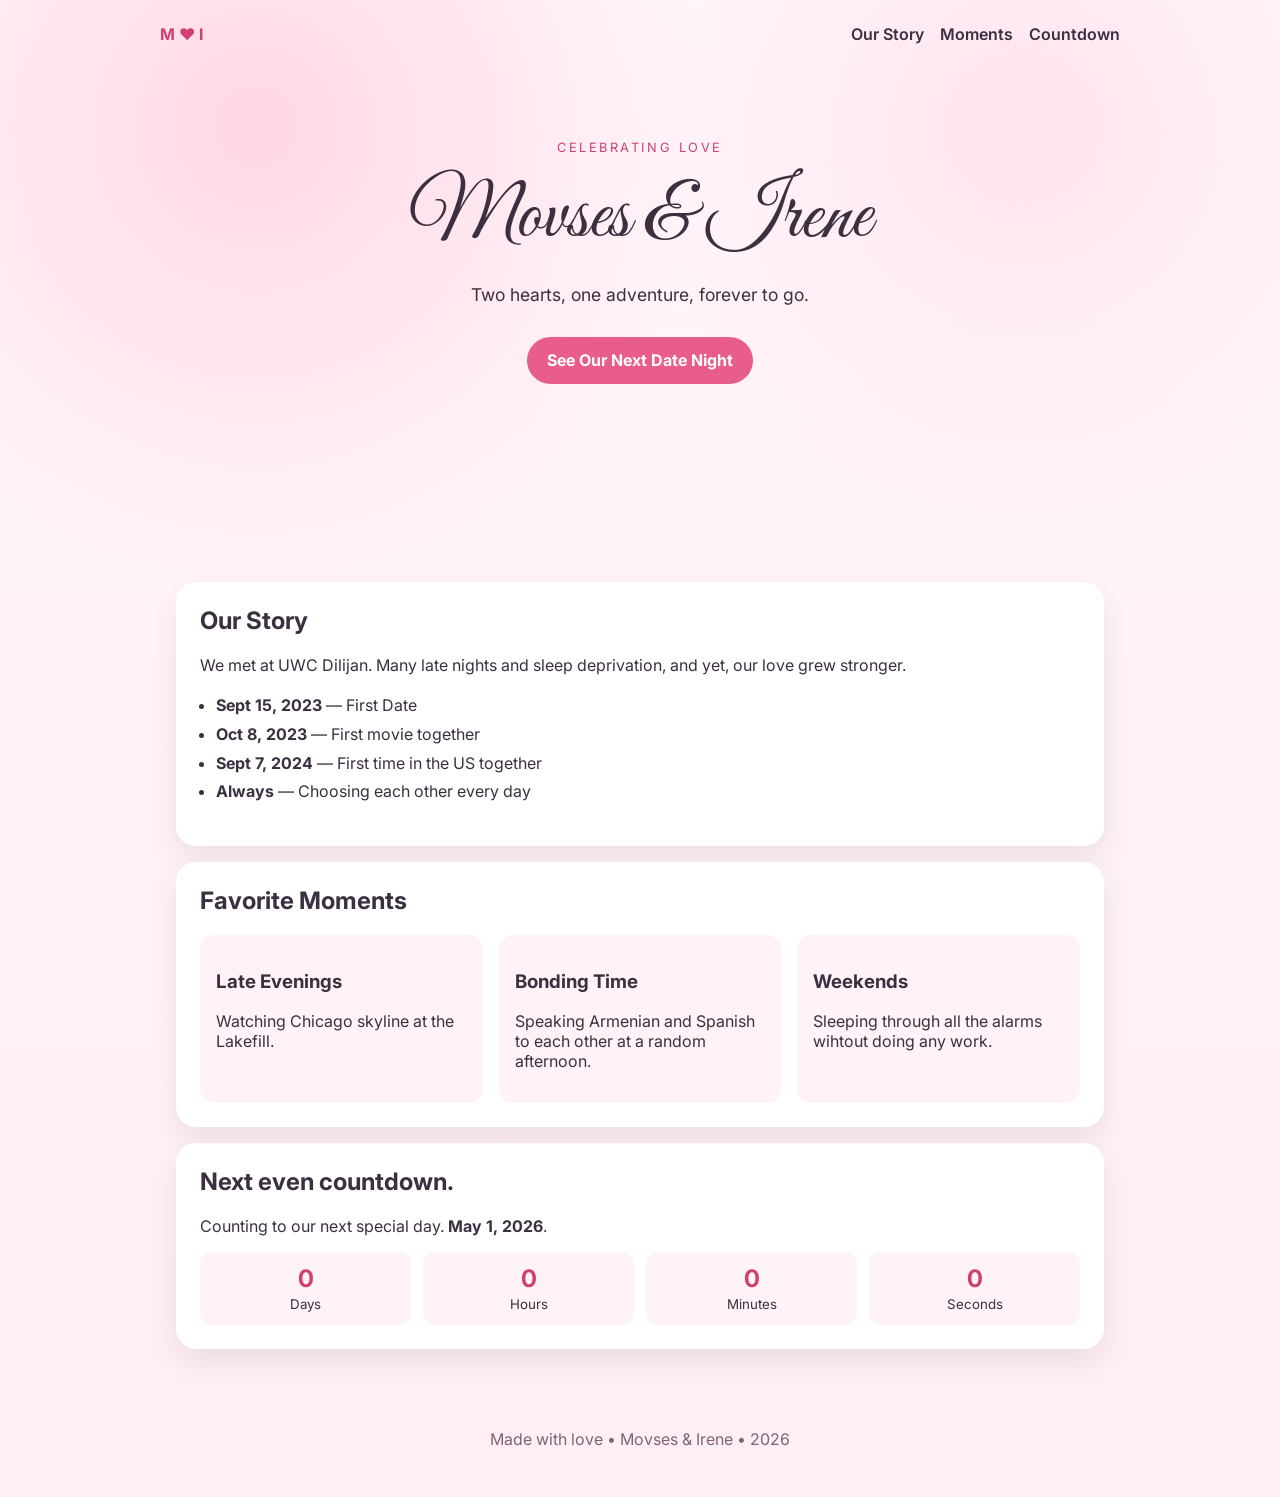
==== commit 0b79ed71: "index.html" ====
--- a/index.html
+++ b/index.html
@@ -47,23 +47,23 @@
         <h2>Favorite Moments</h2>
         <div class="grid">
           <article>
-            <h3>Sunset Walks</h3>
-            <p>Evenings by the river, sharing dreams and laughter.</p>
+            <h3>Late Evenings</h3>
+            <p>Watching Chicago skyline at the Lakefill.</p>
           </article>
           <article>
-            <h3>Kitchen Dance Parties</h3>
-            <p>Dancing while pasta boils and music fills the room.</p>
+            <h3>Bonding Time</h3>
+            <p>Speaking Armenian and Spanish to each other at a random afternoon.</p>
           </article>
           <article>
-            <h3>Weekend Getaways</h3>
-            <p>Road trips, playlists, and coffee at every stop.</p>
+            <h3>Weekends</h3>
+            <p>Sleeping through all the alarms wihtout doing any work.</p>
           </article>
         </div>
       </section>
 
       <section id="countdown" class="card countdown">
-        <h2>Next Date Night Countdown</h2>
-        <p>Counting down to our special evening on <strong>June 1, 2026</strong>.</p>
+        <h2>Next even countdown.</h2>
+        <p>Counting to our next special day. <strong>May 1, 2026</strong>.</p>
         <div class="timer" aria-live="polite">
           <div><span id="days">0</span><small>Days</small></div>
           <div><span id="hours">0</span><small>Hours</small></div>
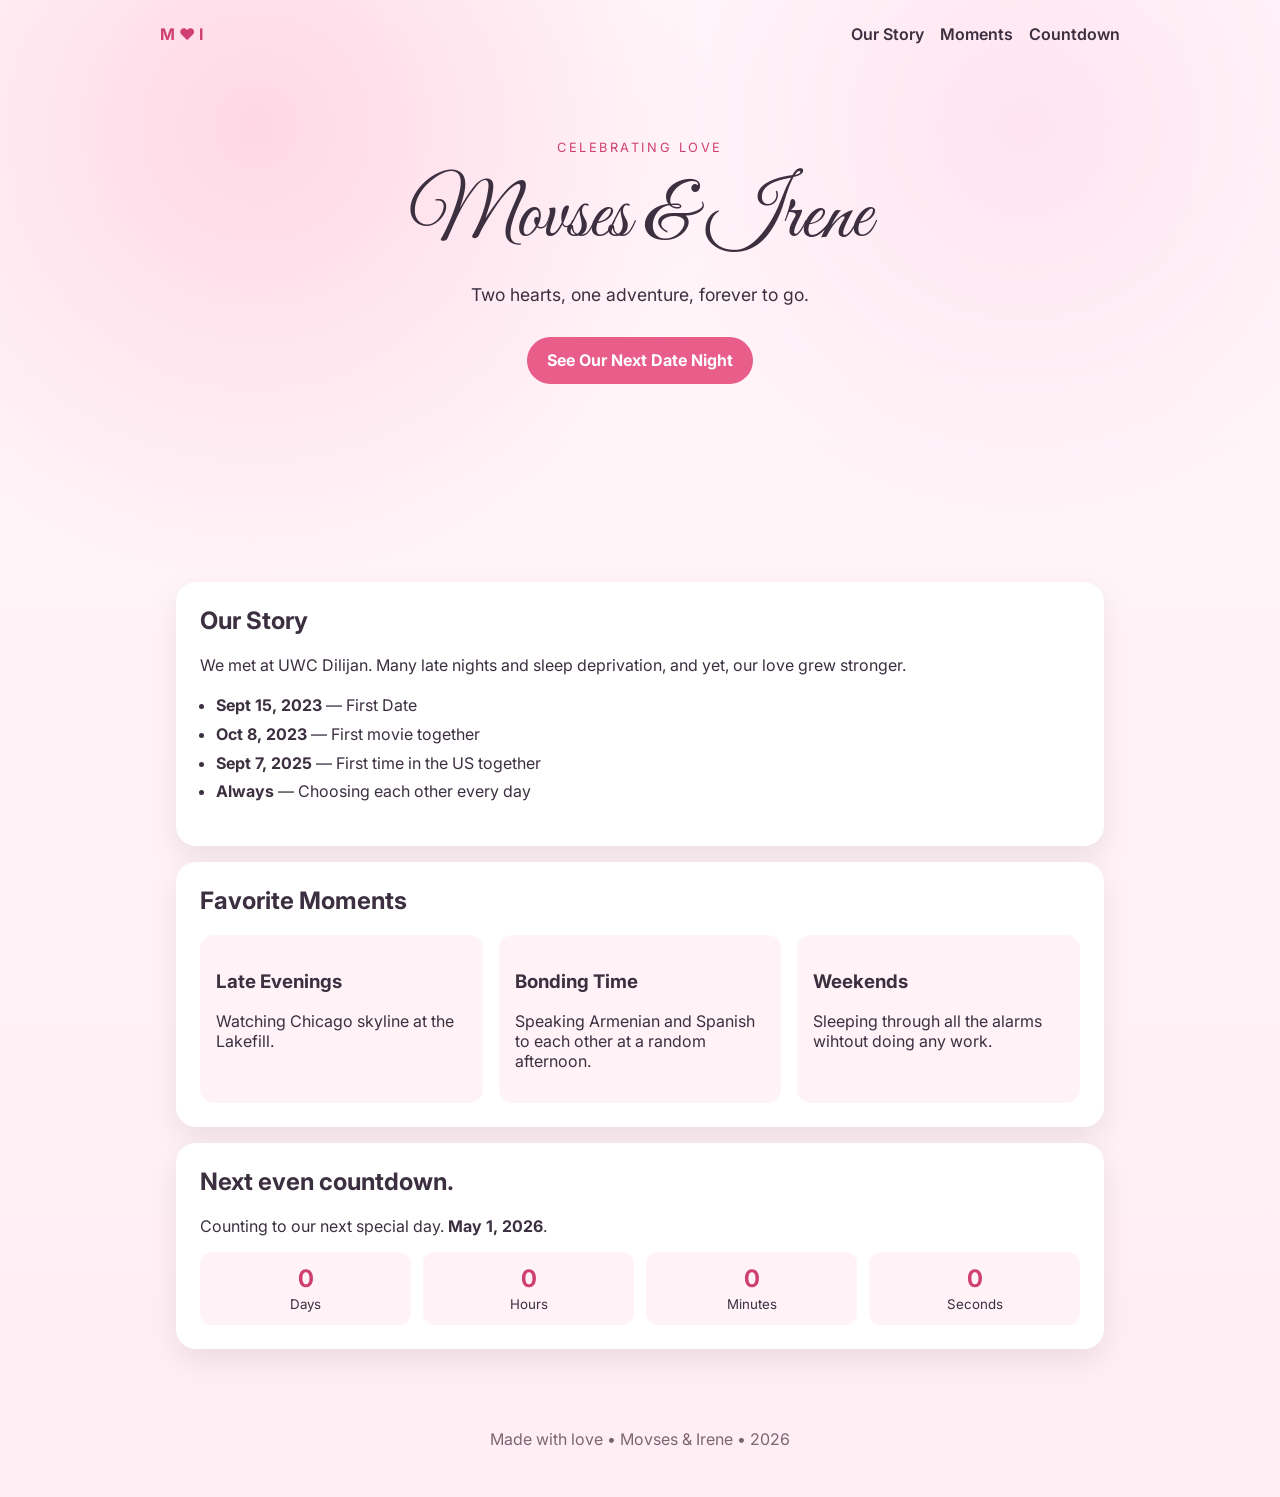
==== commit 35dd0ef9: "index.html" ====
--- a/index.html
+++ b/index.html
@@ -38,7 +38,7 @@
         <ul class="timeline">
           <li><strong>Sept 15, 2023</strong> — First Date</li>
           <li><strong>Oct 8, 2023</strong> — First movie together</li>
-          <li><strong>Sept 7, 2024</strong> — First time in the US together</li>
+          <li><strong>Sept 7, 2025</strong> — First time in the US together</li>
           <li><strong>Always</strong> — Choosing each other every day</li>
         </ul>
       </section>
